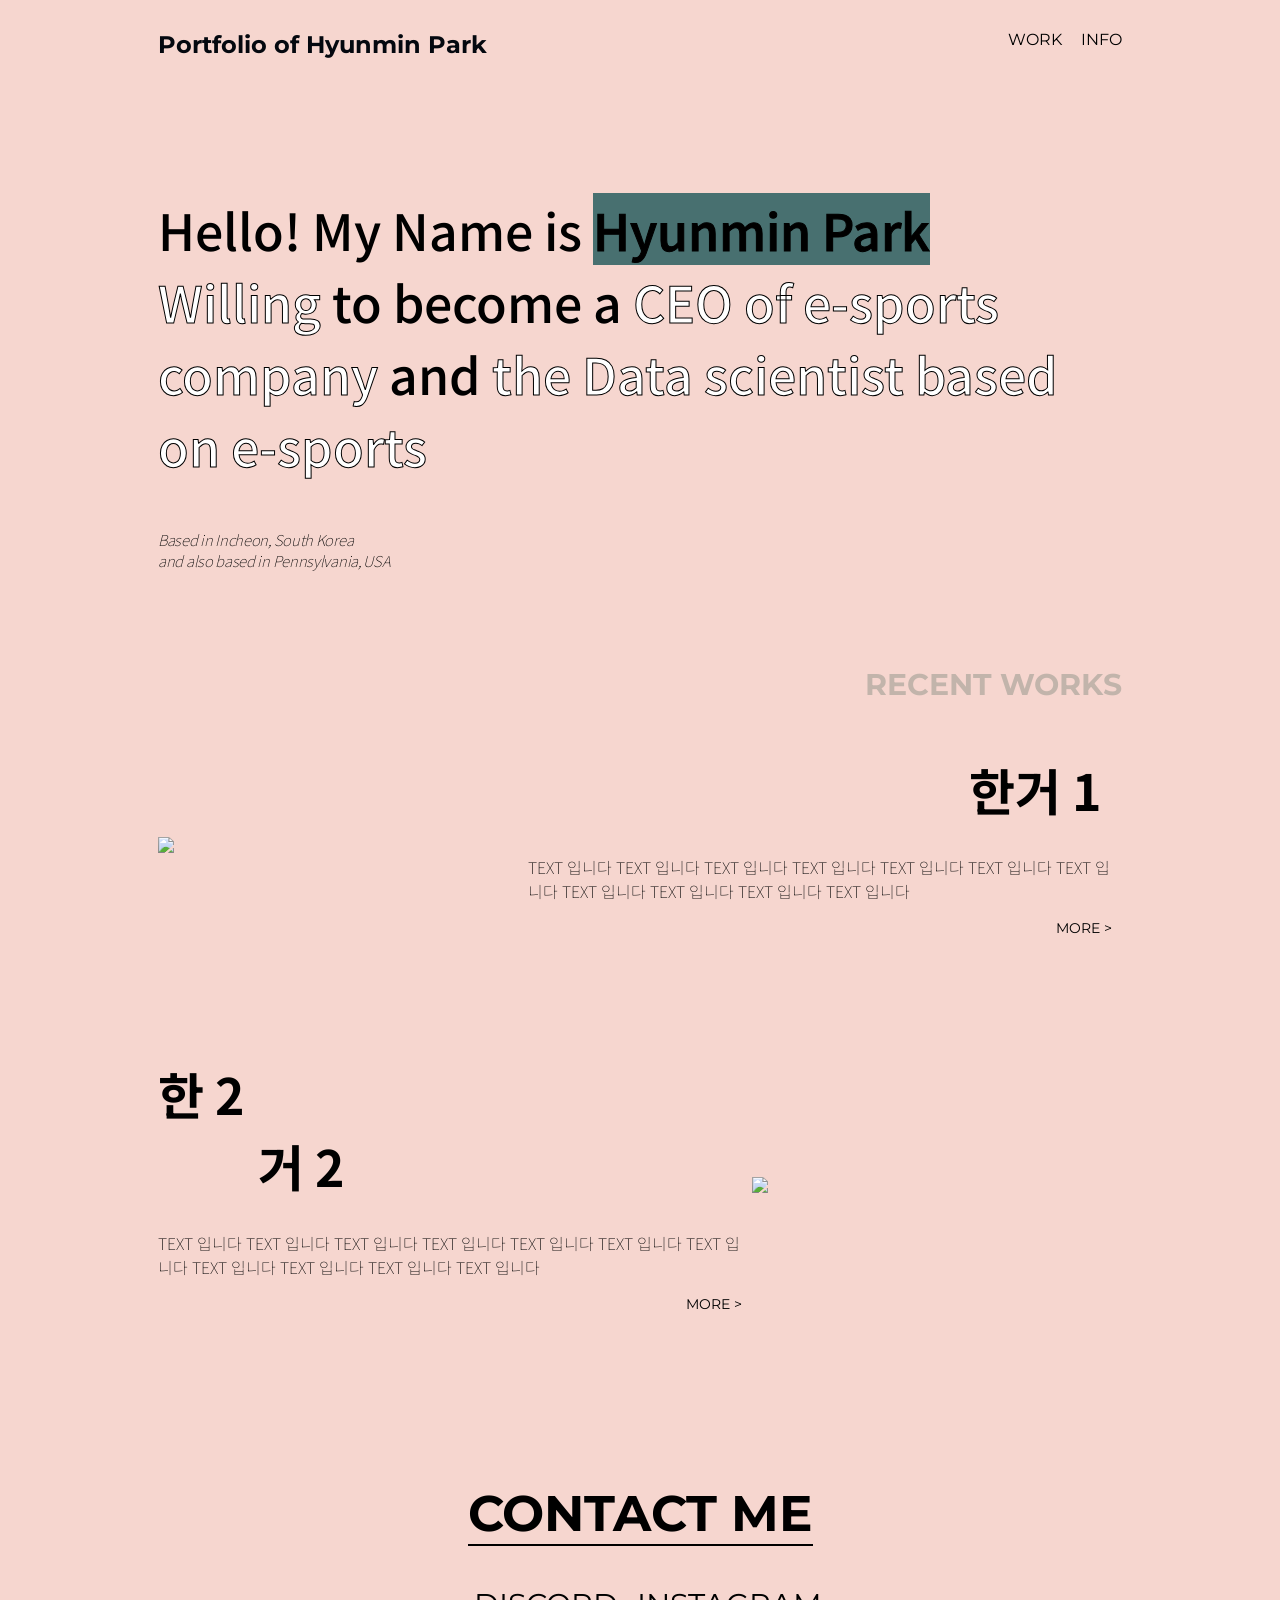
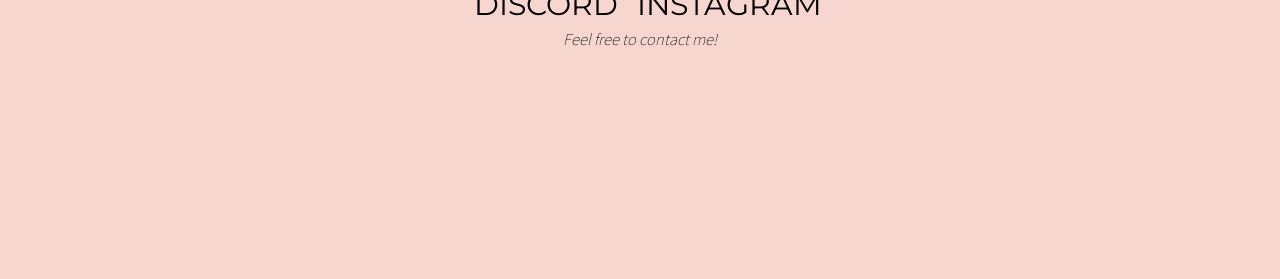
==== index.html @ 72849265 "Add files via upload" ====
<!DOCTYPE html>
<html lang="en">
<head>
    <meta charset="UTF-8">
    <meta name="viewport" content="width=device-width, initial-scale=1.0">
    <title>PORTFOLIO</title>

    <link rel="stylesheet" type="text/css" href="style.css">
    
    <link href="https://fonts.googleapis.com/css2?family=Montserrat:ital,wght@0,200;0,400;0,500;0,600;0,800;0,900;1,200;1,400;1,500;1,600;1,800;1,900&display=swap" rel="stylesheet">
    <link href="https://fonts.googleapis.com/css2?family=Noto+Sans+KR:wght@100;300;400;500;700;900&display=swap" rel="stylesheet">
</head>

<body>
    
    <div class="frame">

        <nav class="navigator">
            <h3 class="site-name">Portfolio of Hyunmin Park</h3>
            <ul>
                <li><a class="nav-menu" href="index.html">WORK</a></li>
                <li><a class="nav-menu" href="info.html">INFO</a></li>
            </ul>
        </nav>
        

        <div class="dashboard">
            <h1 class="korean-comment">Hello! My Name is <a class="sample">Hyunmin Park</a> <br> 
                <a class="highlight type1">Willing </a>to become a <a class="highlight type2">CEO of e-sports company</a> and <a class="highlight type3"> the Data scientist based on e-sports </a></h1>

            <p class="english-comment">Based in Incheon, South Korea<br>and also based in Pennsylvania, USA</p>

        </div>

        <h5 class="recent-menu">RECENT WORKS</h5>

        <div class="recent-works">
            <div class="article" id="arti1">
                <img class="thumbnail" id="thumb1" src="https://imgur.com/vBuyZnN.png">
                <div class="article-info">
                    <h3 class="article-name" id="name1">한거 1</h3>
                    <p class="article-comment">TEXT 입니다 TEXT 입니다 TEXT 입니다 TEXT 입니다 TEXT 입니다 TEXT 입니다 TEXT 입니다 TEXT 입니다 TEXT 입니다 TEXT 입니다 TEXT 입니다
                    </p>
                    <a class="more" href="https://developer.mozilla.org/ko/docs/Web/CSS/float" target="_blank">MORE ></a>
                </div>
            </div>

            <div class="article" id="arti2">
                <div class="article-info">
                    <h3 class="article-name" id="name2-1">한 2</h3>
                    <h3 class="article-name" id="name2-2">거 2</h3>
                    <p class="article-comment" id="comment2">TEXT 입니다 TEXT 입니다 TEXT 입니다 TEXT 입니다 TEXT 입니다 TEXT 입니다 TEXT 입니다 TEXT 입니다 TEXT 입니다 TEXT 입니다 TEXT 입니다
                    </p>
                    <a class="more" href="https://developer.mozilla.org/ko/docs/Web/CSS/float">MORE ></a>
                </div>
                <img class="thumbnail" id="thumb2" src="https://imgur.com/X32MDXc.png">
            </div>


        </div>




        <footer class="footer">
            <h3 class="contact">CONTACT ME</h3>
            <div class="links">
                <a class="discord" href="https://discord.com/users/406430032546889730">DISCORD</a>
                <a class="instagram" href="https://www.instagram.com/jc_hvd1151/">INSTAGRAM</a>
            </div>
            <p>Feel free to contact me!</p>
        </footer>


    </div>


</body>
</html>
---- style.css ----
body{
    background-color: #F6D6CF   ;
}

.frame{
    margin: 30px 150px;
    display: flex;
    flex-direction: column;
}


/*navigator*/

.navigator{
    display: flex;
    flex-direction: row;
    justify-content: space-between;
}

li{
    display: inline;
    align-self: center;
    margin:0;
    margin-left: 15px;
}

ul{
    margin:0;
}

.site-name{
    margin:0;
    font-family: 'Montserrat', sans-serif;
    font-size: 24px;
    color: #04080f;
}

.nav-menu{
    font-family: 'Montserrat', sans-serif;
    font-weight: 400;
    font-size: 16px;
}

a{
    color: black;
    text-decoration: none;
}

a:hover{
    color: white;
    transition: 0.3s;
}


/*dashboard*/


.dashboard{
    display: flex;
    flex-direction: column;
    margin-top: 100px;
    margin-bottom: 70px;
}

.korean-comment{
    font-family: 'Noto Sans KR', sans-serif;
    font-weight: 500;
    font-size: 50px;
}

.sample{
    background-color: #487070;
    -webkit-text-stroke: 1px black;
}

.sample:hover{
    background-color: transparent;
    color: white;
    -webkit-text-stroke: 1px black;
    transition: none;
}

.highlight{
    color: white;
    -webkit-text-stroke: 1px black;
}

.highlight:hover{
    background-color: pink;
    color: black;
    transition: none;
}

.type1:hover{
    background-color: #84BDAC ;
}

.type2:hover{
    background-color: #EBA88E  ;
}

.type3:hover{
    background-color: #ED9791 ;
}

.english-comment{
    font-family: 'Noto Sans KR', sans-serif;
    font-weight: 100;
    font-size: 15px;
    font-style: italic;

    letter-spacing: -0.3px;
}


/*recent works*/

.recent-menu{
    font-family: 'Montserrat', sans-serif;
    font-size: 30px;
    font-weight: 700;
    color: #C2B4AB;
    
    text-align: right;
    margin-top: 10px;
}



/*footer*/


.footer{
    display: flex;
    flex-direction: column;
    align-items: center;
    margin-bottom: 200px;
}

.contact{
    font-family: 'Montserrat', sans-serif;
    font-size: 50px;
    font-weight: 700;
    color: black;
    margin-bottom: 40px;
    border-bottom: 2px solid black;
}

.links>a{
    font-family: 'Montserrat', sans-serif;
    font-size: 30px;
    font-weight: 400;
    margin-left: 15px;
}

.footer>p{
    font-family: 'Noto Sans KR', sans-serif;
    font-weight: 100;
    font-size: 15px;
    font-style: italic;
    margin: 0;
    margin-top: 5px;
}




/* INFO Section*/


/*profile-section*/

.profile-section{
    display: flex;
    flex-direction: row;
    justify-content: center;
    align-items: flex-start;

    margin: 100px 100px;
}


#profile-picture{
    width: 400px;
    margin-right: 100px;
}

.introduction>h2{
    margin: 0px;
    font-family: 'Montserrat', sans-serif;
    font-size: 35px;
}

.introduction>p{
    font-family: 'Noto Sans KR', sans-serif;
    font-weight: 300;
    font-size: 16px;

    margin-bottom: 40px;
}

#capability{
    font-family: 'Montserrat', sans-serif;
    font-weight: 400;
    font-size: 20px;
    font-style: italic;

    line-height: 30px;
}


/*value section*/

.value-menu{
    font-family: 'Montserrat', sans-serif;
    font-size: 35px;
    margin: 30px 100px;
}

.value-section{
    display: flex;
    flex-direction: column;
    justify-content: flex-start;
    align-content: center;
    margin: 100px 150px;
    margin-top: 20px;
}

.value{
    display: flex;
    flex-direction: row;
    margin-bottom: 40px;
    align-items: center;

}


.value-icon{
    width: 100px;
    height: 100px;

    border: 2px solid #C2B4AB;
    border-radius: 100px;
    padding: 15px;
}

.value-intro{
    margin-left: 30px;
}


.value-name{
    font-family: 'Montserrat', sans-serif;
    font-weight: 700px;
    margin-top: 0px;
    margin-bottom: 10px;
}

.value-exp{
    font-family: 'Noto Sans KR', sans-serif;
    font-weight: 300;
    font-size: 16px;

    margin: 0px;
}




/*footer section*/

.footer-comment{
    text-align: center;
}


a[title="Freepik"]:hover{
    color: black;
    text-decoration: underline;
}

a[title="Flaticon"]:hover{
    color: black;
    text-decoration: underline;
}


/* RECENT WORKS */

.recent-works{
    display: flex;
    flex-direction: column;
}

.article{
    display: flex;
    flex-direction: row;
    margin-bottom: 120px;
    align-items: center;
}

.thumbnail{
    width: 600px;
}

.article-info{
    margin: 0px 0px;
}

.article-name{
    font-family: 'Noto Sans KR', sans-serif;
    font-size: 50px;
    margin-top: 0px;
    margin-bottom: 30px;
}

.article-name:hover{
    color: pink;
    -webkit-text-stroke: 1px black;
    transition: 0.3s;
}



.article-comment{
    font-family: 'Noto Sans KR', sans-serif;
    font-size: 16px;
    font-weight: 100;
}

.more{
    width: content;
    height: content;
    float: right;
    margin-right: 10px;


    font-family: 'Montserrat', sans-serif;
    font-size: 14px;
    background-color: transparent;
    border: none;
    outline: none;
    padding: 0px;
}


#name1{
    position: relative;
    text-align: right;
    right: 20px;
}

#name1:hover{
    color: skyblue;
}

#name2-1{
    text-align: left;
    position: relative;
    left: 0px;
    margin-bottom: 0px;
}

#name2-2{
    text-align: left;
    position: relative;
    left: 100px;
}

#name2-2:hover{
    color: orange;
}
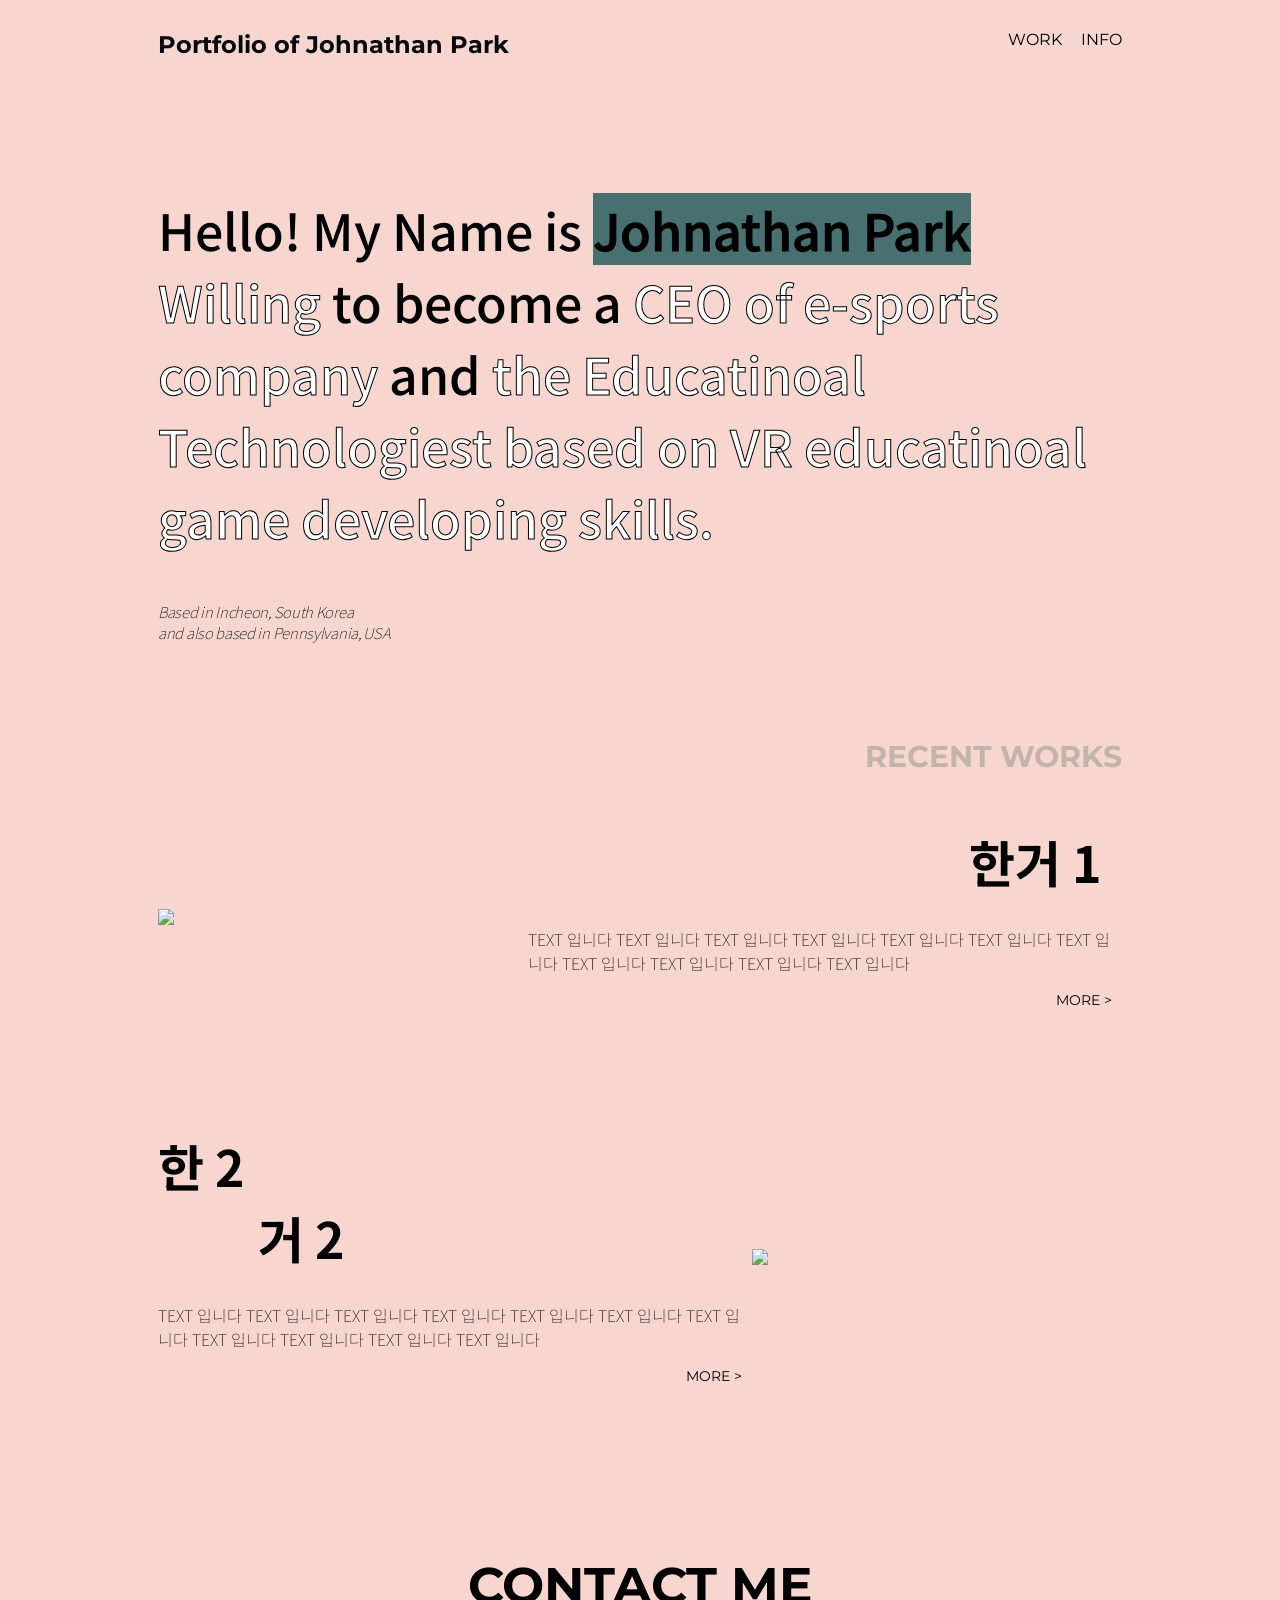
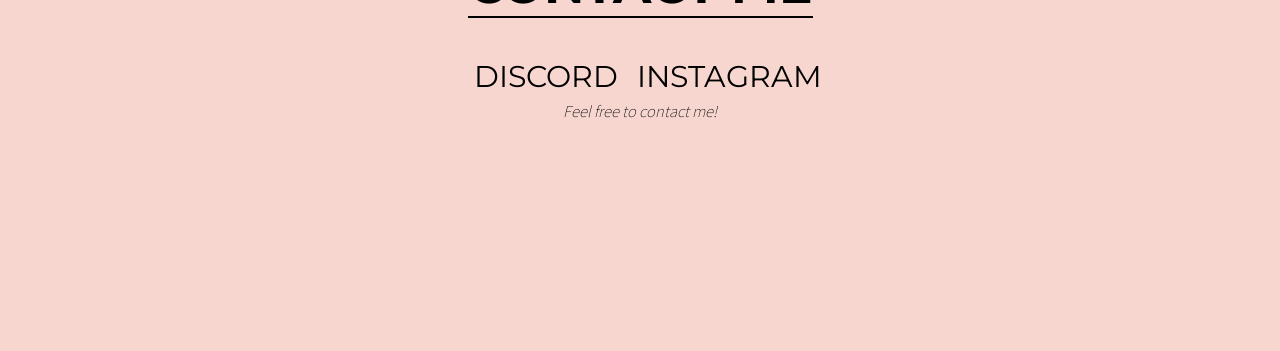
==== commit 3b4de800: "Update index.html Changing name and highlights (personal goal)" ====
--- a/index.html
+++ b/index.html
@@ -16,7 +16,7 @@
     <div class="frame">
 
         <nav class="navigator">
-            <h3 class="site-name">Portfolio of Hyunmin Park</h3>
+            <h3 class="site-name">Portfolio of Johnathan Park</h3>
             <ul>
                 <li><a class="nav-menu" href="index.html">WORK</a></li>
                 <li><a class="nav-menu" href="info.html">INFO</a></li>
@@ -25,8 +25,8 @@
         
 
         <div class="dashboard">
-            <h1 class="korean-comment">Hello! My Name is <a class="sample">Hyunmin Park</a> <br> 
-                <a class="highlight type1">Willing </a>to become a <a class="highlight type2">CEO of e-sports company</a> and <a class="highlight type3"> the Data scientist based on e-sports </a></h1>
+            <h1 class="korean-comment">Hello! My Name is <a class="sample">Johnathan Park</a> <br> 
+                <a class="highlight type1">Willing </a>to become a <a class="highlight type2">CEO of e-sports company</a> and <a class="highlight type3"> the Educatinoal Technologiest based on VR educatinoal game developing skills. </a></h1>
 
             <p class="english-comment">Based in Incheon, South Korea<br>and also based in Pennsylvania, USA</p>
 
@@ -76,4 +76,4 @@
 
 
 </body>
-</html>+</html>
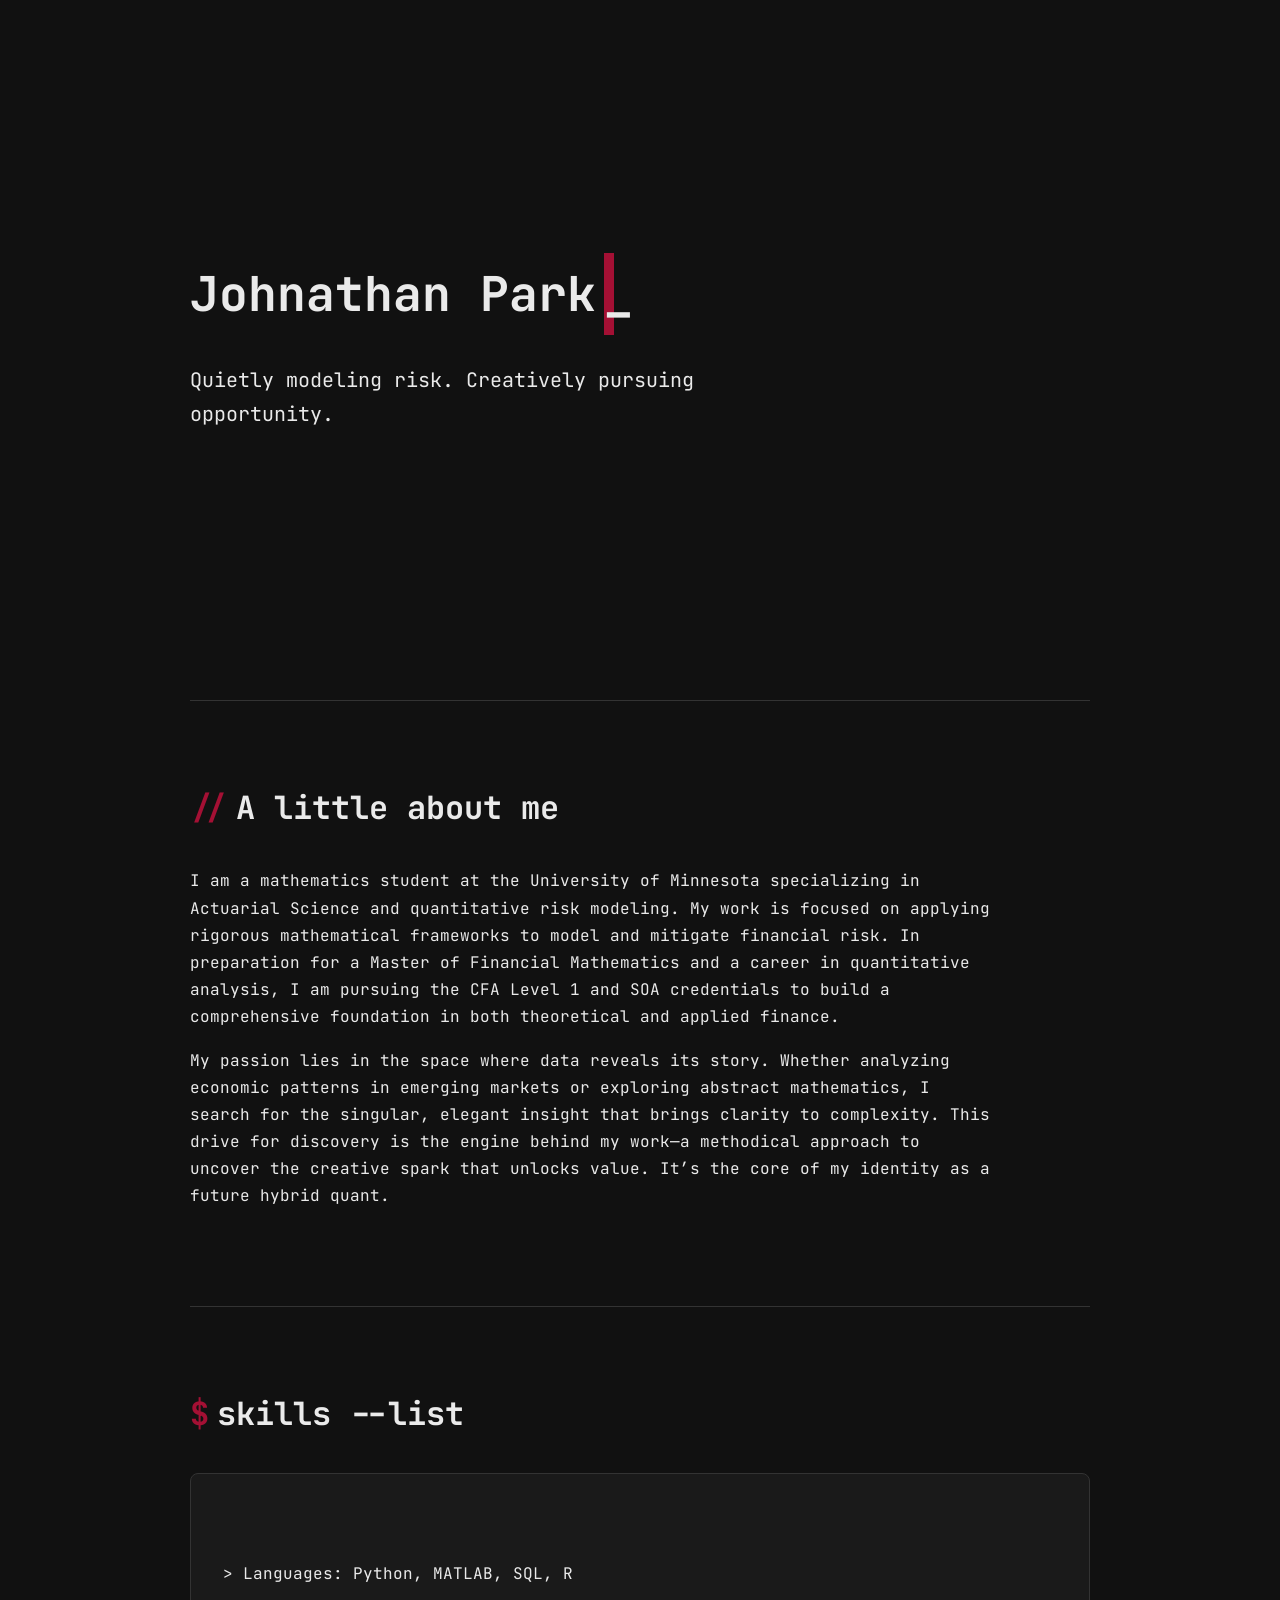
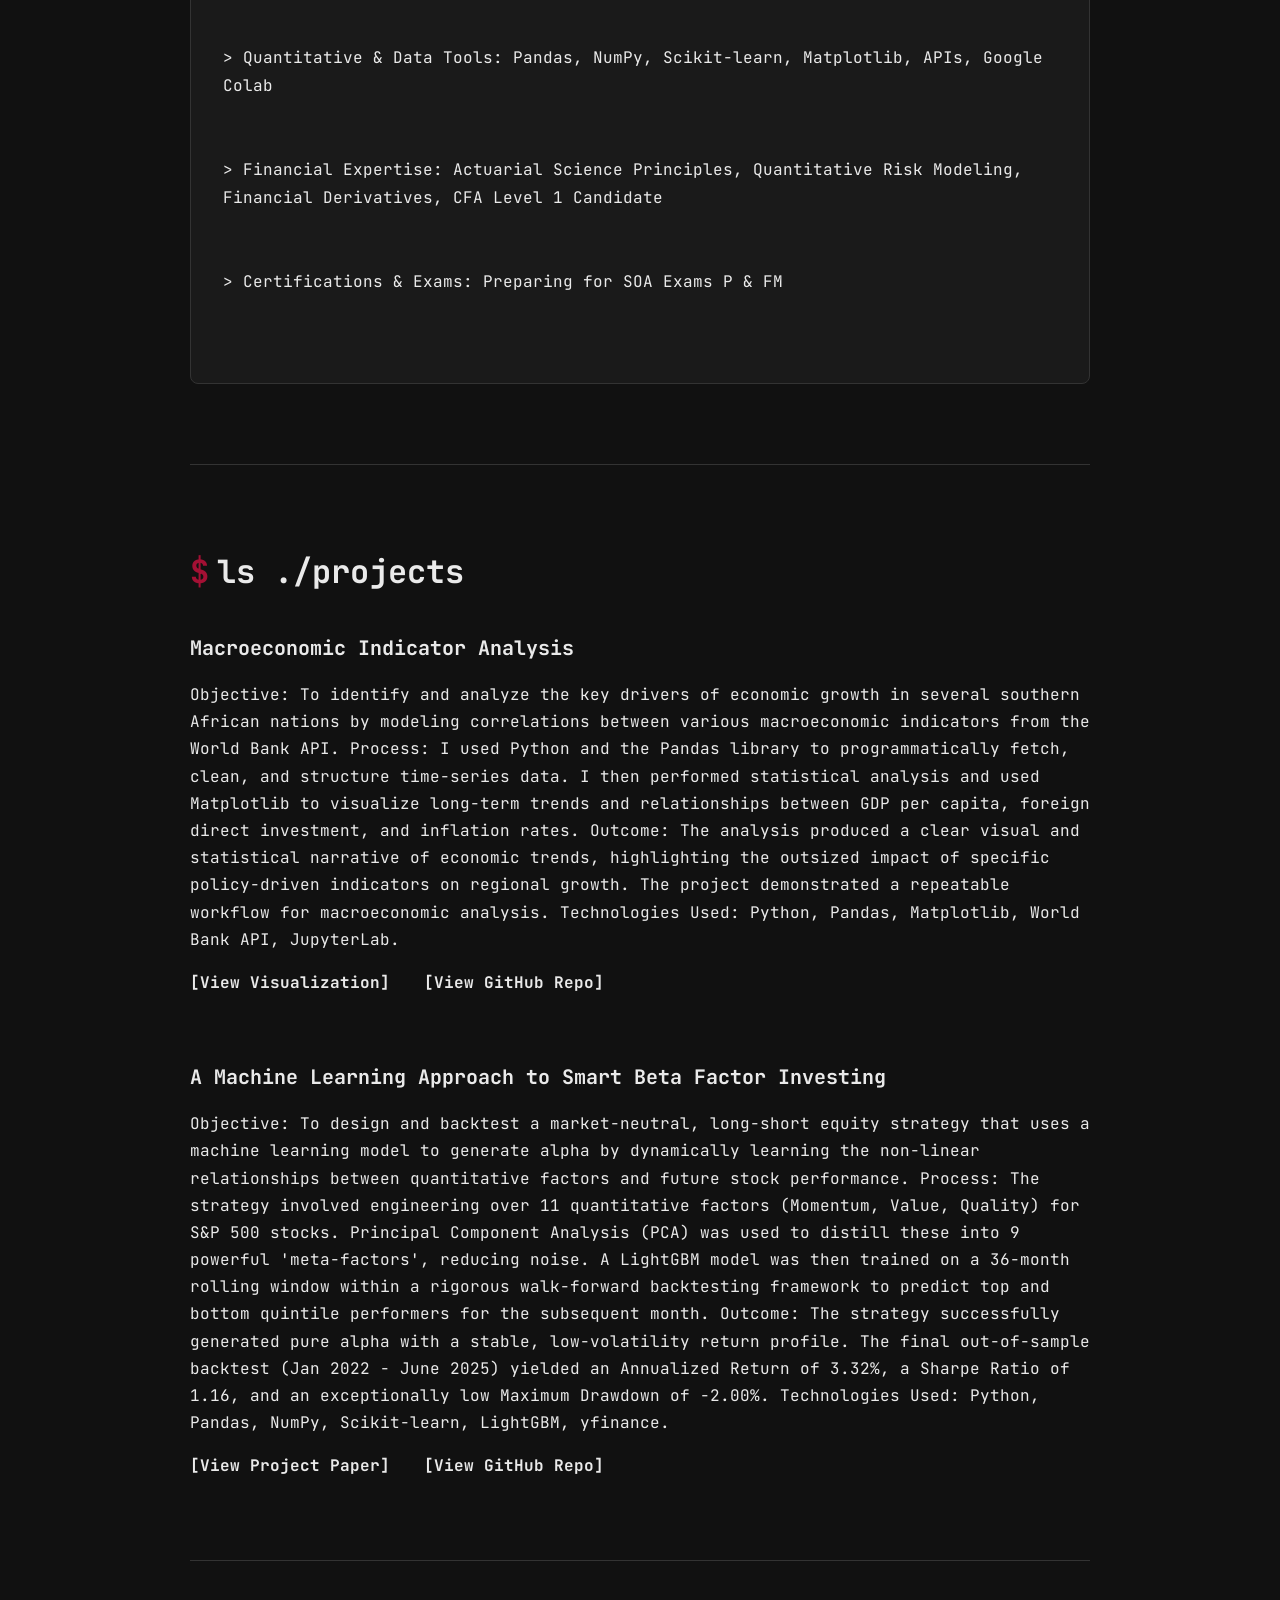
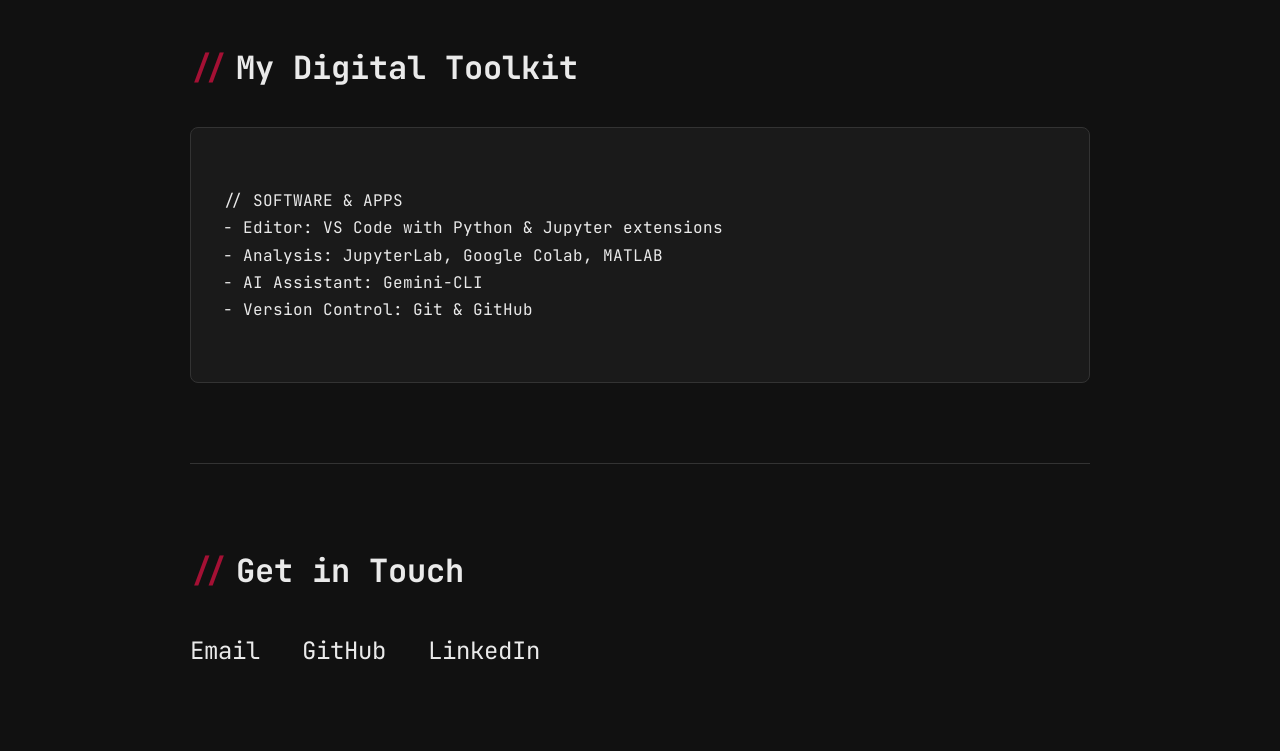
==== commit a7a06f91: "initial commit" ====
--- a/index.html
+++ b/index.html
@@ -1,79 +1,264 @@
-<!DOCTYPE html>
-<html lang="en">
-<head>
-    <meta charset="UTF-8">
-    <meta name="viewport" content="width=device-width, initial-scale=1.0">
-    <title>PORTFOLIO</title>
-
-    <link rel="stylesheet" type="text/css" href="style.css">
-    
-    <link href="https://fonts.googleapis.com/css2?family=Montserrat:ital,wght@0,200;0,400;0,500;0,600;0,800;0,900;1,200;1,400;1,500;1,600;1,800;1,900&display=swap" rel="stylesheet">
-    <link href="https://fonts.googleapis.com/css2?family=Noto+Sans+KR:wght@100;300;400;500;700;900&display=swap" rel="stylesheet">
-</head>
-
-<body>
-    
-    <div class="frame">
-
-        <nav class="navigator">
-            <h3 class="site-name">Portfolio of Johnathan Park</h3>
-            <ul>
-                <li><a class="nav-menu" href="index.html">WORK</a></li>
-                <li><a class="nav-menu" href="info.html">INFO</a></li>
-            </ul>
-        </nav>
-        
-
-        <div class="dashboard">
-            <h1 class="korean-comment">Hello! My Name is <a class="sample">Johnathan Park</a> <br> 
-                <a class="highlight type1">Willing </a>to become a <a class="highlight type2">CEO of e-sports company</a> and <a class="highlight type3"> the Educatinoal Technologiest based on VR educatinoal game developing skills. </a></h1>
-
-            <p class="english-comment">Based in Incheon, South Korea<br>and also based in Pennsylvania, USA</p>
-
-        </div>
-
-        <h5 class="recent-menu">RECENT WORKS</h5>
-
-        <div class="recent-works">
-            <div class="article" id="arti1">
-                <img class="thumbnail" id="thumb1" src="https://imgur.com/vBuyZnN.png">
-                <div class="article-info">
-                    <h3 class="article-name" id="name1">한거 1</h3>
-                    <p class="article-comment">TEXT 입니다 TEXT 입니다 TEXT 입니다 TEXT 입니다 TEXT 입니다 TEXT 입니다 TEXT 입니다 TEXT 입니다 TEXT 입니다 TEXT 입니다 TEXT 입니다
-                    </p>
-                    <a class="more" href="https://developer.mozilla.org/ko/docs/Web/CSS/float" target="_blank">MORE ></a>
-                </div>
-            </div>
-
-            <div class="article" id="arti2">
-                <div class="article-info">
-                    <h3 class="article-name" id="name2-1">한 2</h3>
-                    <h3 class="article-name" id="name2-2">거 2</h3>
-                    <p class="article-comment" id="comment2">TEXT 입니다 TEXT 입니다 TEXT 입니다 TEXT 입니다 TEXT 입니다 TEXT 입니다 TEXT 입니다 TEXT 입니다 TEXT 입니다 TEXT 입니다 TEXT 입니다
-                    </p>
-                    <a class="more" href="https://developer.mozilla.org/ko/docs/Web/CSS/float">MORE ></a>
-                </div>
-                <img class="thumbnail" id="thumb2" src="https://imgur.com/X32MDXc.png">
-            </div>
-
-
-        </div>
-
-
-
-
-        <footer class="footer">
-            <h3 class="contact">CONTACT ME</h3>
-            <div class="links">
-                <a class="discord" href="https://discord.com/users/406430032546889730">DISCORD</a>
-                <a class="instagram" href="https://www.instagram.com/jc_hvd1151/">INSTAGRAM</a>
-            </div>
-            <p>Feel free to contact me!</p>
-        </footer>
-
-
-    </div>
-
-
-</body>
-</html>
+<!DOCTYPE html>
+<html lang="en">
+<head>
+    <meta charset="UTF-8">
+    <meta name="viewport" content="width=device-width, initial-scale=1.0">
+    <title>Johnathan Park | Portfolio</title>
+    <link rel="preconnect" href="https://fonts.googleapis.com">
+    <link rel="preconnect" href="https://fonts.gstatic.com" crossorigin>
+    <link href="https://fonts.googleapis.com/css2?family=JetBrains+Mono:wght@400;700&display=swap" rel="stylesheet">
+
+    <style>
+        /* 
+         * Core Aesthetic: "Interactive Minimalist"
+         * -----------------------------------------
+         * - Dark Mode Theme
+         * - Clean, spacious layout
+         * - Monospaced typography
+         */
+
+        :root {
+            --background-color: #111111;
+            --text-color: #EAEAEA;
+            --accent-color: #A41034; /* Harvard Crimson */
+        }
+
+        /* --- Base & Typography --- */
+        html {
+            scroll-behavior: smooth;
+        }
+
+        body {
+            background-color: var(--background-color);
+            color: var(--text-color);
+            font-family: 'JetBrains Mono', monospace;
+            font-size: 16px;
+            line-height: 1.7;
+            margin: 0;
+            padding: 0;
+            -webkit-font-smoothing: antialiased;
+            -moz-osx-font-smoothing: grayscale;
+        }
+
+        .container {
+            max-width: 900px;
+            margin: 0 auto;
+            padding: 0 40px;
+        }
+
+        section {
+            padding: 80px 0;
+            border-bottom: 1px solid #333;
+        }
+
+        section:last-child {
+            border-bottom: none;
+        }
+
+        /* --- Headlines & Special Characters --- */
+        h1, h2, h3 {
+            font-weight: 700;
+            margin-top: 0;
+            color: var(--text-color);
+        }
+
+        h1 {
+            font-size: 3rem;
+            margin-bottom: 0.5rem;
+        }
+
+        h2 {
+            font-size: 2rem;
+            margin-bottom: 2rem;
+        }
+
+        h3 {
+            font-size: 1.25rem;
+            margin-bottom: 1rem;
+            color: var(--text-color);
+        }
+        
+        p {
+            margin-bottom: 1rem;
+        }
+
+        /* Style for special characters like '//' and '$' */
+        .accent-char {
+            color: var(--accent-color);
+            margin-right: 0.5rem;
+        }
+
+        /* --- Links & Interactive Elements --- */
+        a {
+            color: var(--text-color);
+            text-decoration: none;
+            transition: color 0.3s ease;
+        }
+
+        a:hover {
+            color: var(--accent-color);
+        }
+
+        /* --- Hero Section --- */
+        .hero {
+            min-height: 60vh;
+            display: flex;
+            flex-direction: column;
+            justify-content: center;
+            align-items: flex-start;
+            text-align: left;
+        }
+
+        .hero p {
+            font-size: 1.25rem;
+            max-width: 600px;
+        }
+
+        /* Blinking cursor animation */
+        .cursor {
+            display: inline-block;
+            background-color: var(--accent-color);
+            margin-left: 8px;
+            width: 10px;
+            animation: blink 1s infinite;
+        }
+
+        @keyframes blink {
+            0%, 100% { opacity: 1; }
+            50% { opacity: 0; }
+        }
+
+        /* --- About Section --- */
+        .about-content p {
+            max-width: 800px;
+        }
+
+        /* --- Code Block Styling (for Skills, Uses) --- */
+        .code-block {
+            background-color: #1a1a1a;
+            border: 1px solid #333;
+            padding: 2rem;
+            border-radius: 8px;
+            font-size: 1rem;
+            white-space: pre-wrap; /* Allows wrapping */
+        }
+        
+        .code-block p {
+            margin: 0;
+            line-height: 1.8;
+        }
+
+        /* --- Projects Section --- */
+        .project {
+            margin-bottom: 4rem;
+        }
+        .project:last-child {
+            margin-bottom: 0;
+        }
+        .project-links a {
+            margin-right: 1.5rem;
+            font-weight: 700;
+        }
+        .project-links a:hover {
+            text-decoration: underline;
+        }
+
+        /* --- Contact Section --- */
+        .contact-links a {
+            font-size: 1.5rem;
+            margin-right: 2rem;
+        }
+        .contact-links a:last-child {
+            margin-right: 0;
+        }
+
+    </style>
+</head>
+<body>
+
+    <main class="container">
+
+        <!-- HERO SECTION -->
+        <section class="hero" id="home">
+            <h1>Johnathan Park<span class="cursor">_</span></h1>
+            <p>Quietly modeling risk. Creatively pursuing opportunity.</p>
+        </section>
+
+        <!-- ABOUT SECTION -->
+        <section id="about">
+            <h2><span class="accent-char">//</span>A little about me</h2>
+            <div class="about-content">
+                <p>
+                    I am a mathematics student at the University of Minnesota specializing in Actuarial Science and quantitative risk modeling. My work is focused on applying rigorous mathematical frameworks to model and mitigate financial risk. In preparation for a Master of Financial Mathematics and a career in quantitative analysis, I am pursuing the CFA Level 1 and SOA credentials to build a comprehensive foundation in both theoretical and applied finance.
+                </p>
+                <p>
+                    My passion lies in the space where data reveals its story. Whether analyzing economic patterns in emerging markets or exploring abstract mathematics, I search for the singular, elegant insight that brings clarity to complexity. This drive for discovery is the engine behind my work—a methodical approach to uncover the creative spark that unlocks value. It’s the core of my identity as a future hybrid quant.
+                </p>
+            </div>
+        </section>
+
+        <!-- SKILLS SECTION -->
+        <section id="skills">
+            <h2><span class="accent-char">$</span>skills --list</h2>
+            <div class="code-block">
+                <p>&gt; Languages: Python, MATLAB, SQL, R</p>
+                <p>&gt; Quantitative & Data Tools: Pandas, NumPy, Scikit-learn, Matplotlib, APIs, Google Colab</p>
+                <p>&gt; Financial Expertise: Actuarial Science Principles, Quantitative Risk Modeling, Financial Derivatives, CFA Level 1 Candidate</p>
+                <p>&gt; Certifications & Exams: Preparing for SOA Exams P & FM</p>
+            </div>
+        </section>
+
+        <!-- PROJECTS SECTION -->
+        <section id="projects">
+            <h2><span class="accent-char">$</span>ls ./projects</h2>
+            
+            <article class="project">
+                <h3>Macroeconomic Indicator Analysis</h3>
+                <p>
+                    Objective: To identify and analyze the key drivers of economic growth in several southern African nations by modeling correlations between various macroeconomic indicators from the World Bank API. Process: I used Python and the Pandas library to programmatically fetch, clean, and structure time-series data. I then performed statistical analysis and used Matplotlib to visualize long-term trends and relationships between GDP per capita, foreign direct investment, and inflation rates. Outcome: The analysis produced a clear visual and statistical narrative of economic trends, highlighting the outsized impact of specific policy-driven indicators on regional growth. The project demonstrated a repeatable workflow for macroeconomic analysis. Technologies Used: Python, Pandas, Matplotlib, World Bank API, JupyterLab.
+                </p>
+                <div class="project-links">
+                    <a href="#" target="_blank">[View Visualization]</a>
+                    <a href="#" target="_blank">[View GitHub Repo]</a>
+                </div>
+            </article>
+
+            <article class="project">
+                <h3>A Machine Learning Approach to Smart Beta Factor Investing</h3>
+                <p>
+                    Objective: To design and backtest a market-neutral, long-short equity strategy that uses a machine learning model to generate alpha by dynamically learning the non-linear relationships between quantitative factors and future stock performance. Process: The strategy involved engineering over 11 quantitative factors (Momentum, Value, Quality) for S&P 500 stocks. Principal Component Analysis (PCA) was used to distill these into 9 powerful 'meta-factors', reducing noise. A LightGBM model was then trained on a 36-month rolling window within a rigorous walk-forward backtesting framework to predict top and bottom quintile performers for the subsequent month. Outcome: The strategy successfully generated pure alpha with a stable, low-volatility return profile. The final out-of-sample backtest (Jan 2022 - June 2025) yielded an Annualized Return of 3.32%, a Sharpe Ratio of 1.16, and an exceptionally low Maximum Drawdown of -2.00%. Technologies Used: Python, Pandas, NumPy, Scikit-learn, LightGBM, yfinance.
+                </p>
+                <div class="project-links">
+                    <a href="#" target="_blank">[View Project Paper]</a>
+                    <a href="#" target="_blank">[View GitHub Repo]</a>
+                </div>
+            </article>
+
+        </section>
+
+        <!-- USES SECTION -->
+        <section id="uses">
+            <h2><span class="accent-char">//</span>My Digital Toolkit</h2>
+            <div class="code-block">
+// SOFTWARE & APPS
+- Editor: VS Code with Python & Jupyter extensions
+- Analysis: JupyterLab, Google Colab, MATLAB
+- AI Assistant: Gemini-CLI
+- Version Control: Git & GitHub
+            </div>
+        </section>
+
+        <!-- CONTACT SECTION -->
+        <section id="contact">
+            <h2><span class="accent-char">//</span>Get in Touch</h2>
+            <div class="contact-links">
+                <a href="mailto:hyunmin203401@gmail.com">Email</a>
+                <a href="https://github.com/SaBin1151" target="_blank">GitHub</a>
+                <a href="https://linkedin.com/in/johnathan-park-84072b249/" target="_blank">LinkedIn</a>
+            </div>
+        </section>
+
+    </main>
+
+</body>
+</html>
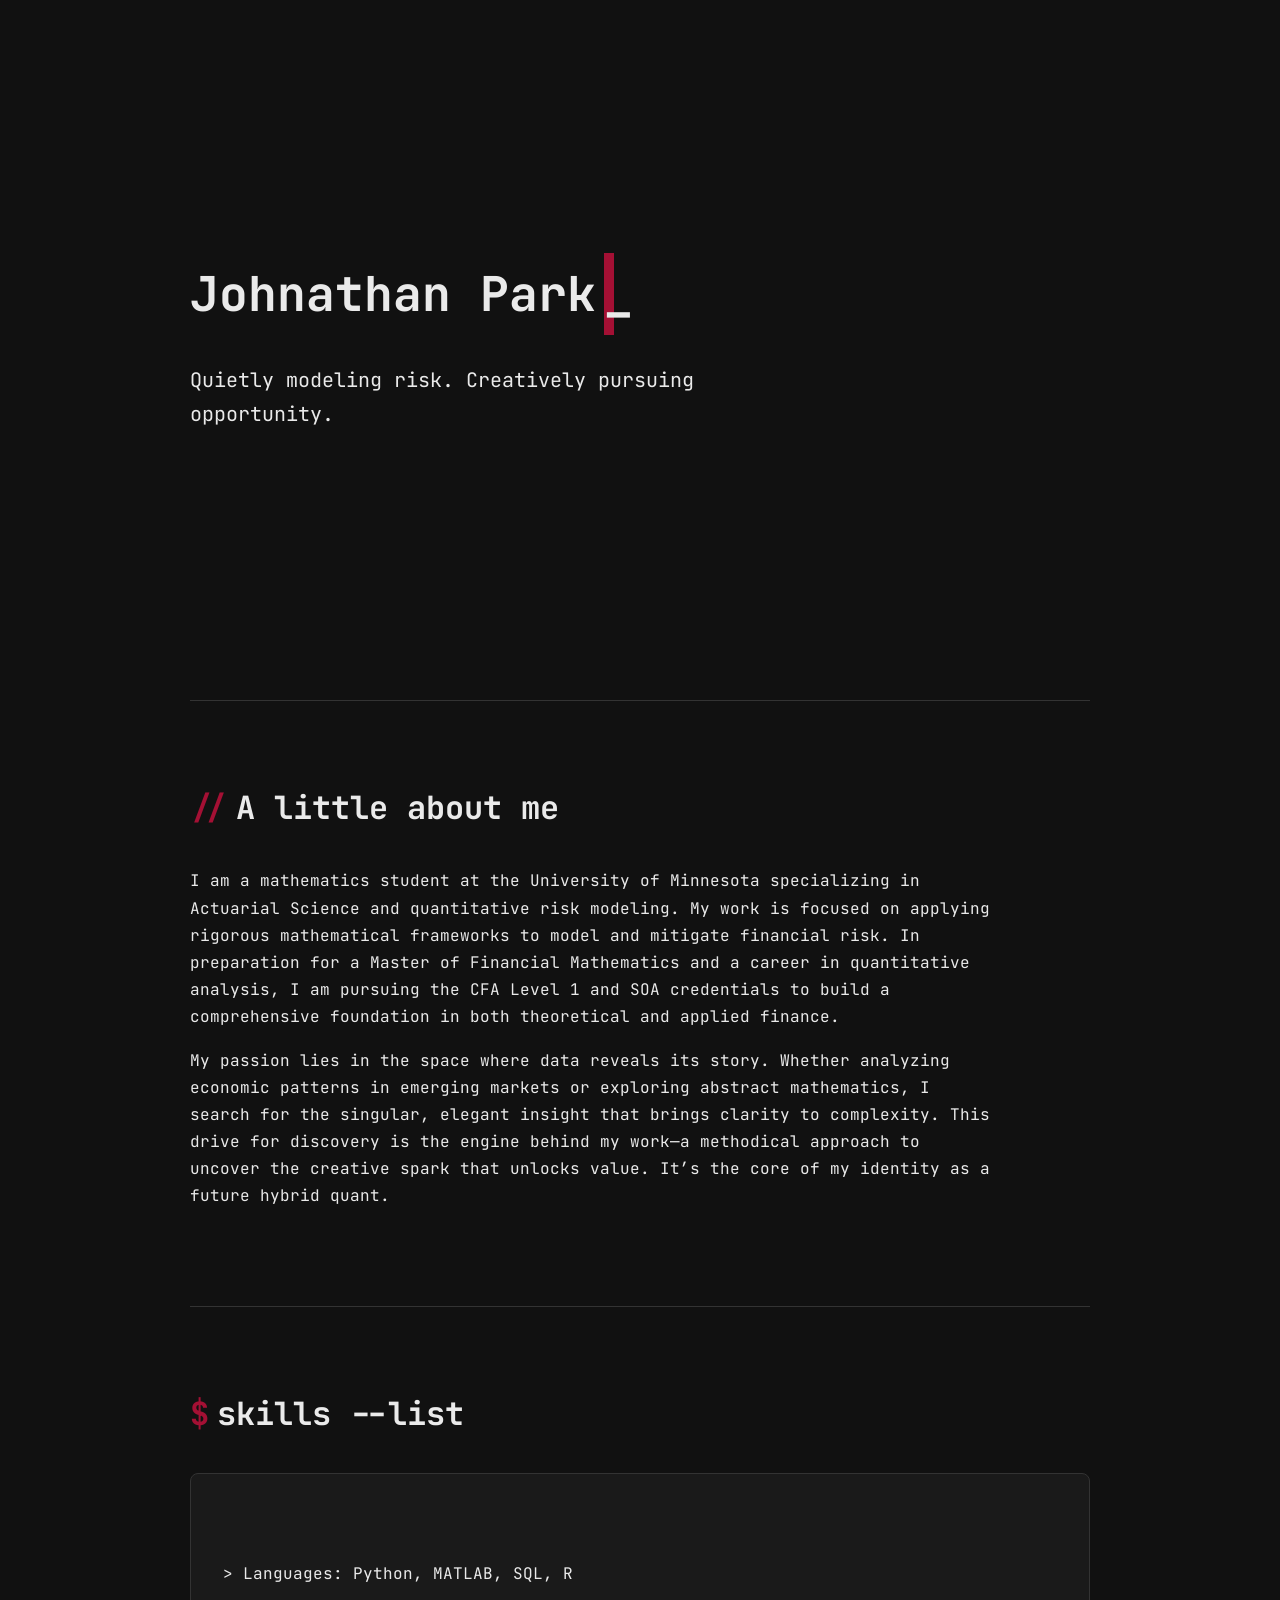
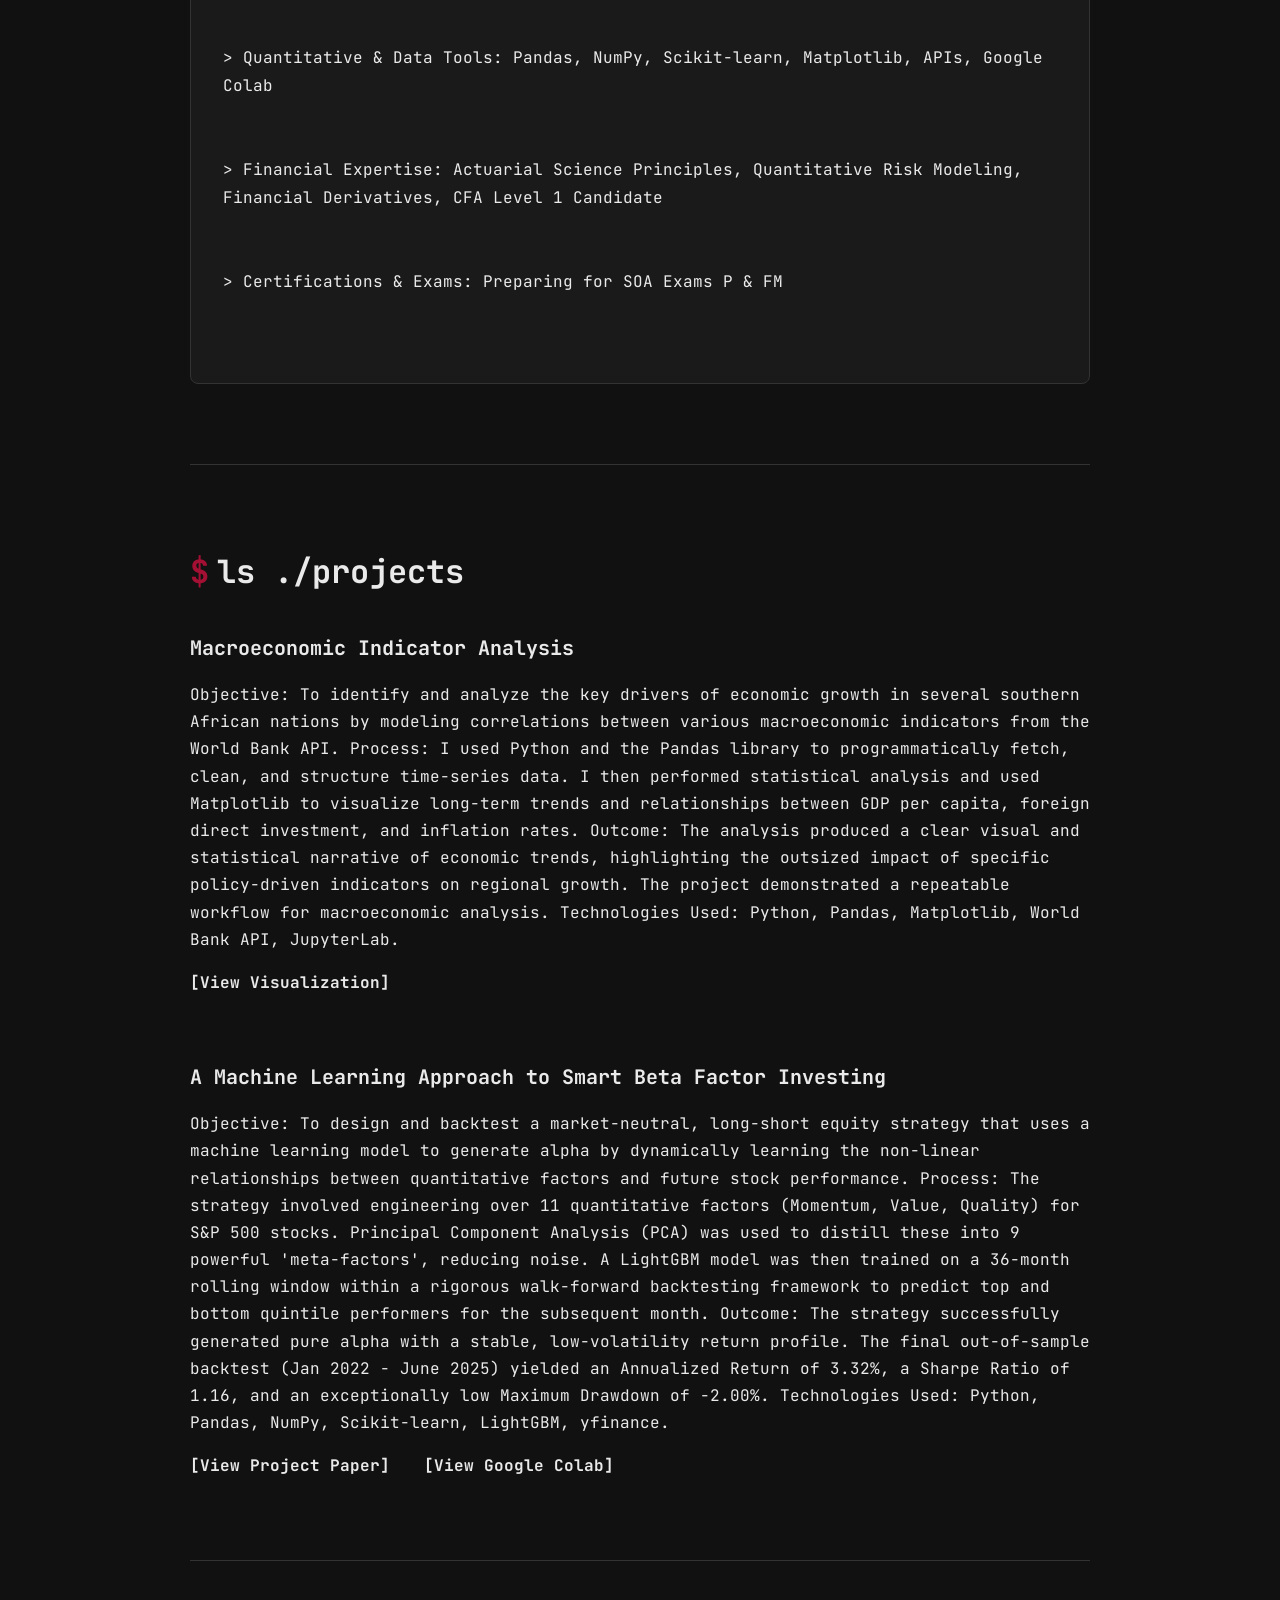
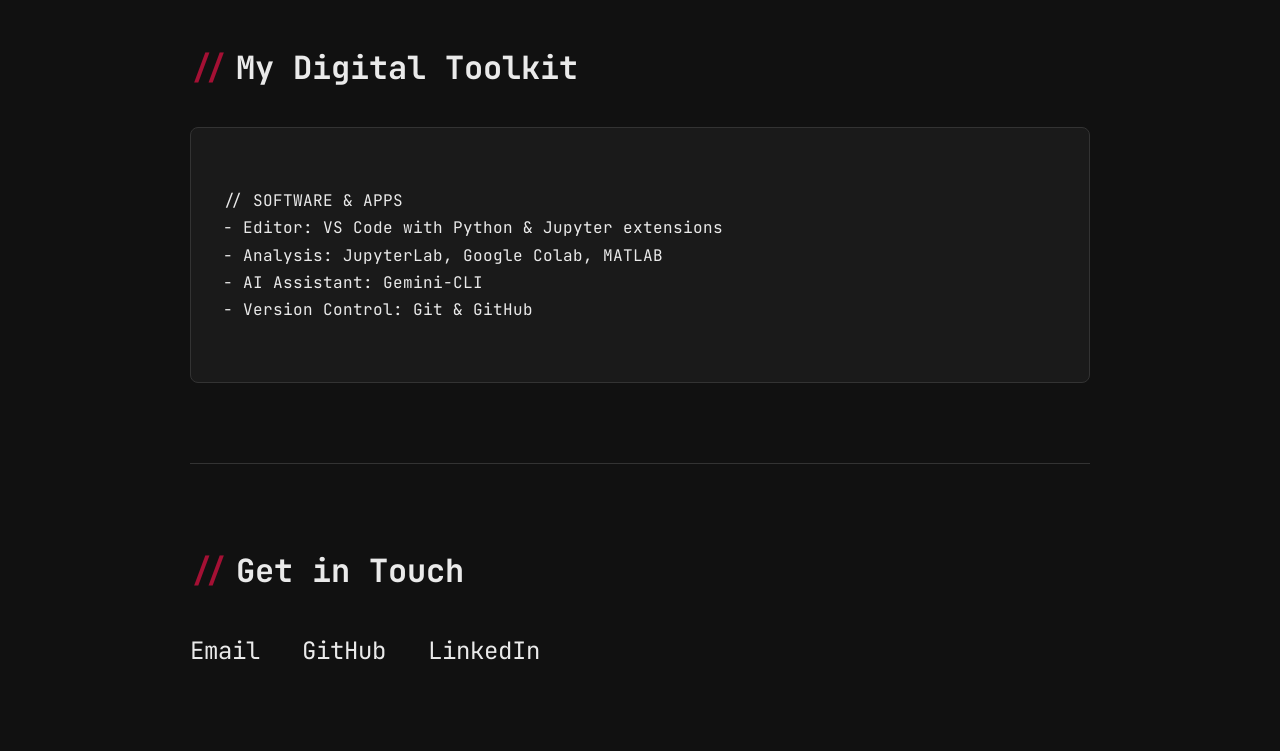
==== commit 1bfadb51: "Update index.html" ====
--- a/index.html
+++ b/index.html
@@ -218,8 +218,7 @@
                     Objective: To identify and analyze the key drivers of economic growth in several southern African nations by modeling correlations between various macroeconomic indicators from the World Bank API. Process: I used Python and the Pandas library to programmatically fetch, clean, and structure time-series data. I then performed statistical analysis and used Matplotlib to visualize long-term trends and relationships between GDP per capita, foreign direct investment, and inflation rates. Outcome: The analysis produced a clear visual and statistical narrative of economic trends, highlighting the outsized impact of specific policy-driven indicators on regional growth. The project demonstrated a repeatable workflow for macroeconomic analysis. Technologies Used: Python, Pandas, Matplotlib, World Bank API, JupyterLab.
                 </p>
                 <div class="project-links">
-                    <a href="#" target="_blank">[View Visualization]</a>
-                    <a href="#" target="_blank">[View GitHub Repo]</a>
+                    <a href="assets/Botswana and Rwanda_ Role of Institutions in Africa.pdf" target="_blank">[View Visualization]</a>
                 </div>
             </article>
 
@@ -229,8 +228,8 @@
                     Objective: To design and backtest a market-neutral, long-short equity strategy that uses a machine learning model to generate alpha by dynamically learning the non-linear relationships between quantitative factors and future stock performance. Process: The strategy involved engineering over 11 quantitative factors (Momentum, Value, Quality) for S&P 500 stocks. Principal Component Analysis (PCA) was used to distill these into 9 powerful 'meta-factors', reducing noise. A LightGBM model was then trained on a 36-month rolling window within a rigorous walk-forward backtesting framework to predict top and bottom quintile performers for the subsequent month. Outcome: The strategy successfully generated pure alpha with a stable, low-volatility return profile. The final out-of-sample backtest (Jan 2022 - June 2025) yielded an Annualized Return of 3.32%, a Sharpe Ratio of 1.16, and an exceptionally low Maximum Drawdown of -2.00%. Technologies Used: Python, Pandas, NumPy, Scikit-learn, LightGBM, yfinance.
                 </p>
                 <div class="project-links">
-                    <a href="#" target="_blank">[View Project Paper]</a>
-                    <a href="#" target="_blank">[View GitHub Repo]</a>
+                    <a href="assets/Smart Beta.pdf" target="_blank">[View Project Paper]</a>
+                    <a href="https://drive.google.com/file/d/1_U5fyYXZp0Kl9ziRxgBdgdLkHK1qY1yP/view?usp=sharing" target="_blank">[View Google Colab]</a>
                 </div>
             </article>
 
